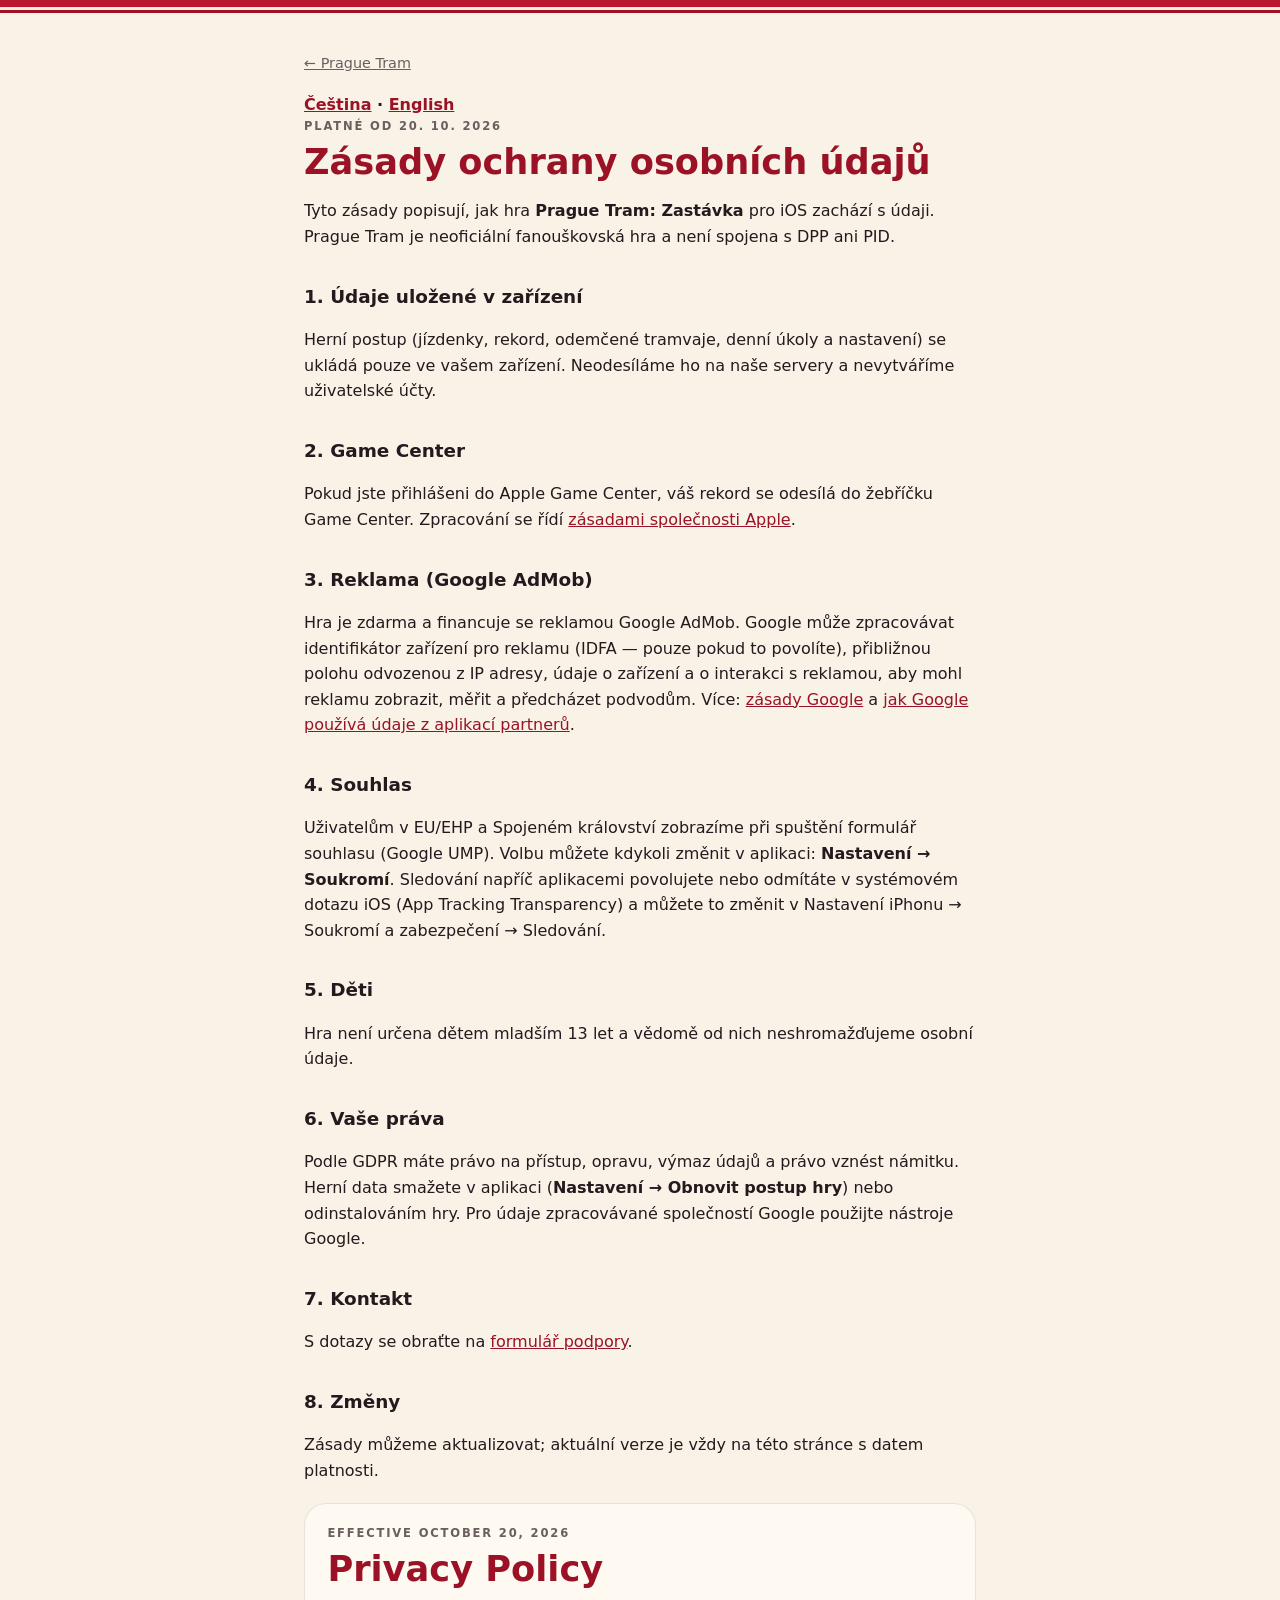
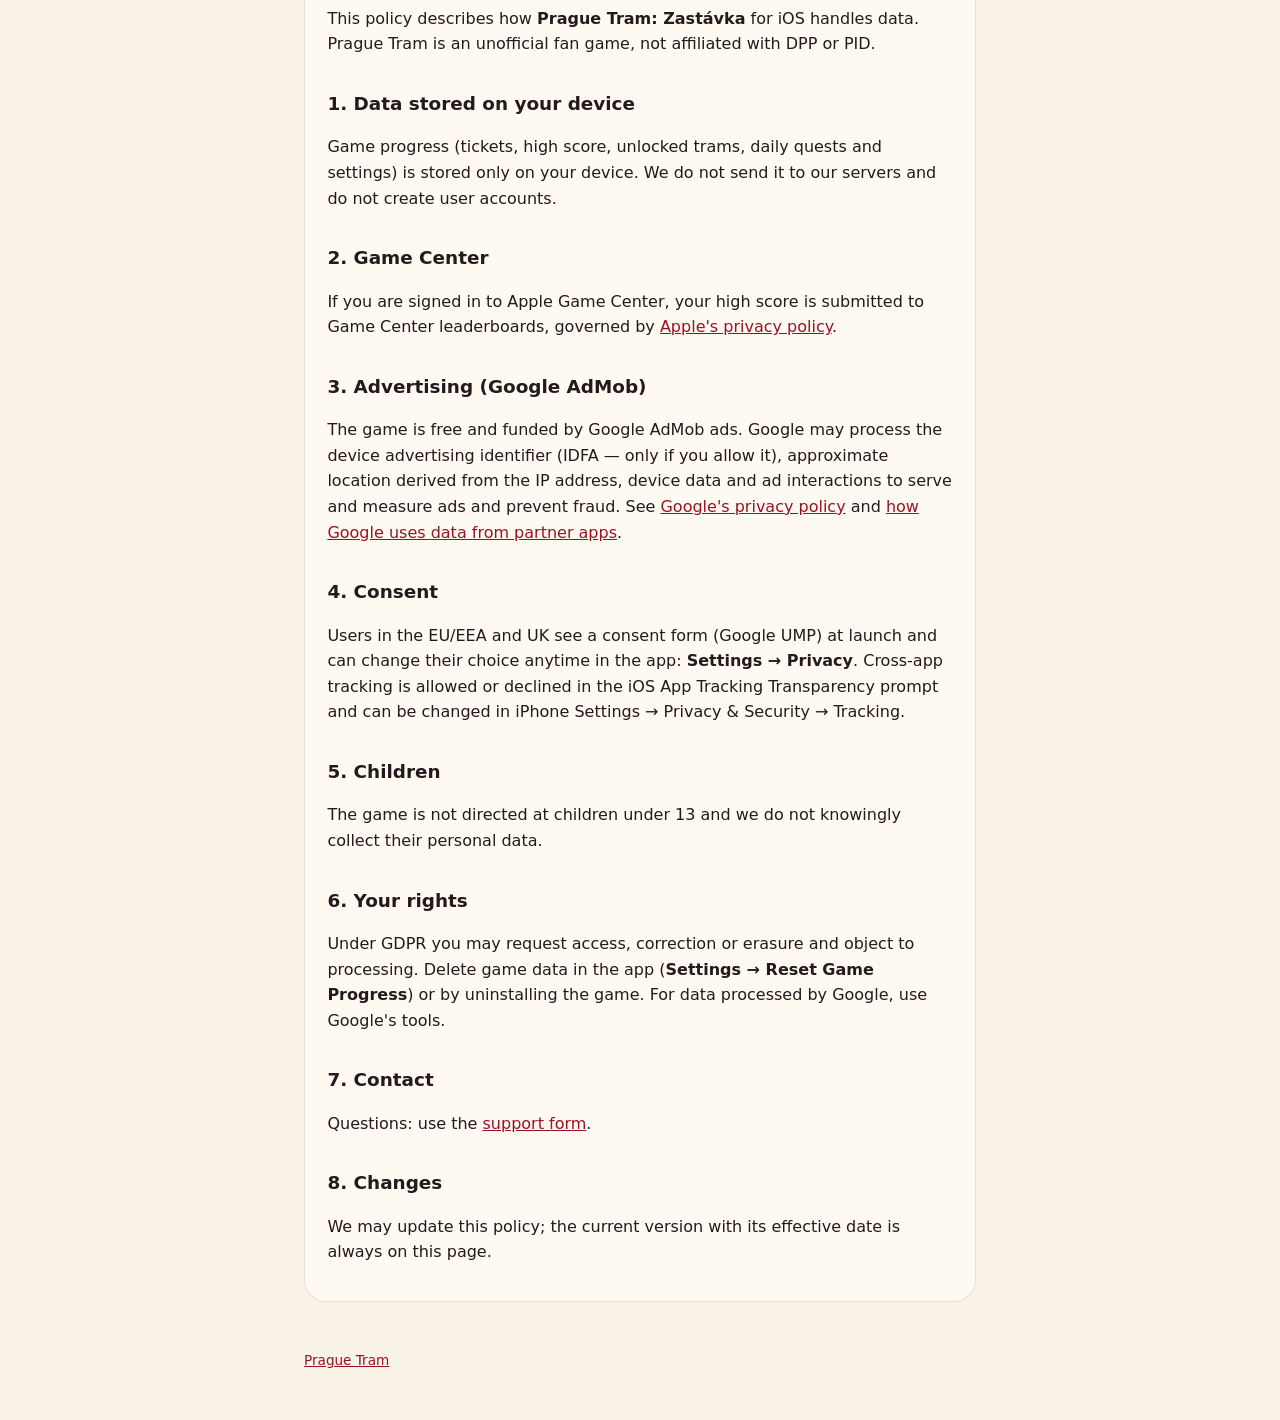
==== privacy-policy.html @ bd100985 "Prague Tram: support page, privacy policy, app-ads.txt" ====
<!doctype html>
<html lang="cs">
<head>
<meta charset="utf-8">
<meta name="viewport" content="width=device-width, initial-scale=1, viewport-fit=cover">
<title>Prague Tram — ochrana soukromí</title>
<link rel="stylesheet" href="style.css">
</head>
<body>
<div class="livery"></div>
<main class="wrap">
  <a href="./" class="muted">← Prague Tram</a>
  <nav class="lang"><a href="#cs">Čeština</a> · <a href="#en">English</a></nav>

  <section id="cs">
    <div class="overline">Platné od 20. 10. 2026</div>
    <h1>Zásady ochrany osobních údajů</h1>
    <p>Tyto zásady popisují, jak hra <b>Prague Tram: Zastávka</b> pro iOS zachází s údaji. Prague Tram je neoficiální fanouškovská hra a není spojena s DPP ani PID.</p>

    <h2>1. Údaje uložené v zařízení</h2>
    <p>Herní postup (jízdenky, rekord, odemčené tramvaje, denní úkoly a nastavení) se ukládá pouze ve vašem zařízení. Neodesíláme ho na naše servery a nevytváříme uživatelské účty.</p>

    <h2>2. Game Center</h2>
    <p>Pokud jste přihlášeni do Apple Game Center, váš rekord se odesílá do žebříčku Game Center. Zpracování se řídí <a href="https://www.apple.com/legal/privacy/">zásadami společnosti Apple</a>.</p>

    <h2>3. Reklama (Google AdMob)</h2>
    <p>Hra je zdarma a financuje se reklamou Google AdMob. Google může zpracovávat identifikátor zařízení pro reklamu (IDFA — pouze pokud to povolíte), přibližnou polohu odvozenou z IP adresy, údaje o zařízení a o interakci s reklamou, aby mohl reklamu zobrazit, měřit a předcházet podvodům. Více: <a href="https://policies.google.com/privacy">zásady Google</a> a <a href="https://policies.google.com/technologies/partner-sites">jak Google používá údaje z aplikací partnerů</a>.</p>

    <h2>4. Souhlas</h2>
    <p>Uživatelům v EU/EHP a Spojeném království zobrazíme při spuštění formulář souhlasu (Google UMP). Volbu můžete kdykoli změnit v aplikaci: <b>Nastavení → Soukromí</b>. Sledování napříč aplikacemi povolujete nebo odmítáte v systémovém dotazu iOS (App Tracking Transparency) a můžete to změnit v Nastavení iPhonu → Soukromí a zabezpečení → Sledování.</p>

    <h2>5. Děti</h2>
    <p>Hra není určena dětem mladším 13 let a vědomě od nich neshromažďujeme osobní údaje.</p>

    <h2>6. Vaše práva</h2>
    <p>Podle GDPR máte právo na přístup, opravu, výmaz údajů a právo vznést námitku. Herní data smažete v aplikaci (<b>Nastavení → Obnovit postup hry</b>) nebo odinstalováním hry. Pro údaje zpracovávané společností Google použijte nástroje Google.</p>

    <h2>7. Kontakt</h2>
    <p>S dotazy se obraťte na <a href="https://docs.google.com/forms/d/e/1FAIpQLScnin8W1DXBGTnwMUXqss45zqT_AWLb-AKzp4FHph5dOnJEew/viewform">formulář podpory</a>.</p>

    <h2>8. Změny</h2>
    <p>Zásady můžeme aktualizovat; aktuální verze je vždy na této stránce s datem platnosti.</p>
  </section>

  <section id="en" class="card">
    <div class="overline">Effective October 20, 2026</div>
    <h1>Privacy Policy</h1>
    <p>This policy describes how <b>Prague Tram: Zastávka</b> for iOS handles data. Prague Tram is an unofficial fan game, not affiliated with DPP or PID.</p>
    <h2>1. Data stored on your device</h2>
    <p>Game progress (tickets, high score, unlocked trams, daily quests and settings) is stored only on your device. We do not send it to our servers and do not create user accounts.</p>
    <h2>2. Game Center</h2>
    <p>If you are signed in to Apple Game Center, your high score is submitted to Game Center leaderboards, governed by <a href="https://www.apple.com/legal/privacy/">Apple's privacy policy</a>.</p>
    <h2>3. Advertising (Google AdMob)</h2>
    <p>The game is free and funded by Google AdMob ads. Google may process the device advertising identifier (IDFA — only if you allow it), approximate location derived from the IP address, device data and ad interactions to serve and measure ads and prevent fraud. See <a href="https://policies.google.com/privacy">Google's privacy policy</a> and <a href="https://policies.google.com/technologies/partner-sites">how Google uses data from partner apps</a>.</p>
    <h2>4. Consent</h2>
    <p>Users in the EU/EEA and UK see a consent form (Google UMP) at launch and can change their choice anytime in the app: <b>Settings → Privacy</b>. Cross-app tracking is allowed or declined in the iOS App Tracking Transparency prompt and can be changed in iPhone Settings → Privacy &amp; Security → Tracking.</p>
    <h2>5. Children</h2>
    <p>The game is not directed at children under 13 and we do not knowingly collect their personal data.</p>
    <h2>6. Your rights</h2>
    <p>Under GDPR you may request access, correction or erasure and object to processing. Delete game data in the app (<b>Settings → Reset Game Progress</b>) or by uninstalling the game. For data processed by Google, use Google's tools.</p>
    <h2>7. Contact</h2>
    <p>Questions: use the <a href="https://docs.google.com/forms/d/e/1FAIpQLScnin8W1DXBGTnwMUXqss45zqT_AWLb-AKzp4FHph5dOnJEew/viewform">support form</a>.</p>
    <h2>8. Changes</h2>
    <p>We may update this policy; the current version with its effective date is always on this page.</p>
  </section>
  <footer><a href="./">Prague Tram</a></footer>
</main>
</body>
</html>
---- style.css ----
/* Палитра «Karmín & Slonovina» — та же, что в приложении (UI/Theme/PraguePalette.swift) */
:root {
  --karmin: #9B1226; --karmin-bright: #B8192F; --slonovina: #F3EDD9; --papir: #F8F2E7;
  --ink: #241A1E; --ink-2: #6B5E5F; --mosaz: #E2A72E; --stroke: rgba(36,26,30,.10);
  --card: rgba(255,251,243,.85);
}
@media (prefers-color-scheme: dark) {
  :root { --papir: #0B1534; --ink: #F3EDD9; --ink-2: #A9B0C8; --stroke: rgba(255,255,255,.12);
          --card: rgba(20,33,74,.85); --karmin: #F0566A; }
}
* { box-sizing: border-box; }
body { margin: 0; background: var(--papir); color: var(--ink);
  font: 16px/1.6 ui-rounded, -apple-system, "SF Pro Rounded", system-ui, sans-serif; }
.wrap { max-width: 44rem; margin: 0 auto; padding: 2.5rem max(16px, env(safe-area-inset-left)) 3rem; }
.livery { height: 10px; background: var(--karmin-bright); border-bottom: 3px solid var(--slonovina); box-shadow: 0 3px 0 var(--karmin); }
h1 { font-size: 2.2rem; line-height: 1.15; margin: .4rem 0; color: var(--karmin); font-weight: 900; }
h2 { font-size: 1.15rem; margin: 2rem 0 .5rem; }
.overline { font-size: .72rem; letter-spacing: .16em; text-transform: uppercase; color: var(--ink-2); font-weight: 800; }
.plate { display: inline-block; font: 800 1rem ui-monospace, Menlo, monospace; color: var(--karmin);
  border: 2px solid var(--karmin); background: var(--slonovina); border-radius: 6px; padding: .05rem .45rem; }
.card { background: var(--card); border: 1px solid var(--stroke); border-radius: 22px; padding: 1.25rem 1.4rem; margin: 1.25rem 0; }
.links { display: grid; gap: .75rem; grid-template-columns: repeat(auto-fit, minmax(14rem, 1fr)); margin-top: 1.5rem; }
.btn { display: block; text-decoration: none; text-align: center; font-weight: 900; padding: .9rem 1rem; border-radius: 18px; }
.btn-primary { background: linear-gradient(var(--karmin-bright), #9B1226); color: var(--slonovina); }
.btn-secondary { background: var(--card); color: var(--ink); border: 1px solid var(--stroke); }
.btn:focus-visible { outline: 3px solid var(--mosaz); outline-offset: 2px; }
a { color: var(--karmin); }
.muted { color: var(--ink-2); font-size: .9rem; }
nav.lang { margin: 1rem 0 0; font-weight: 700; }
footer { margin-top: 3rem; color: var(--ink-2); font-size: .85rem; }
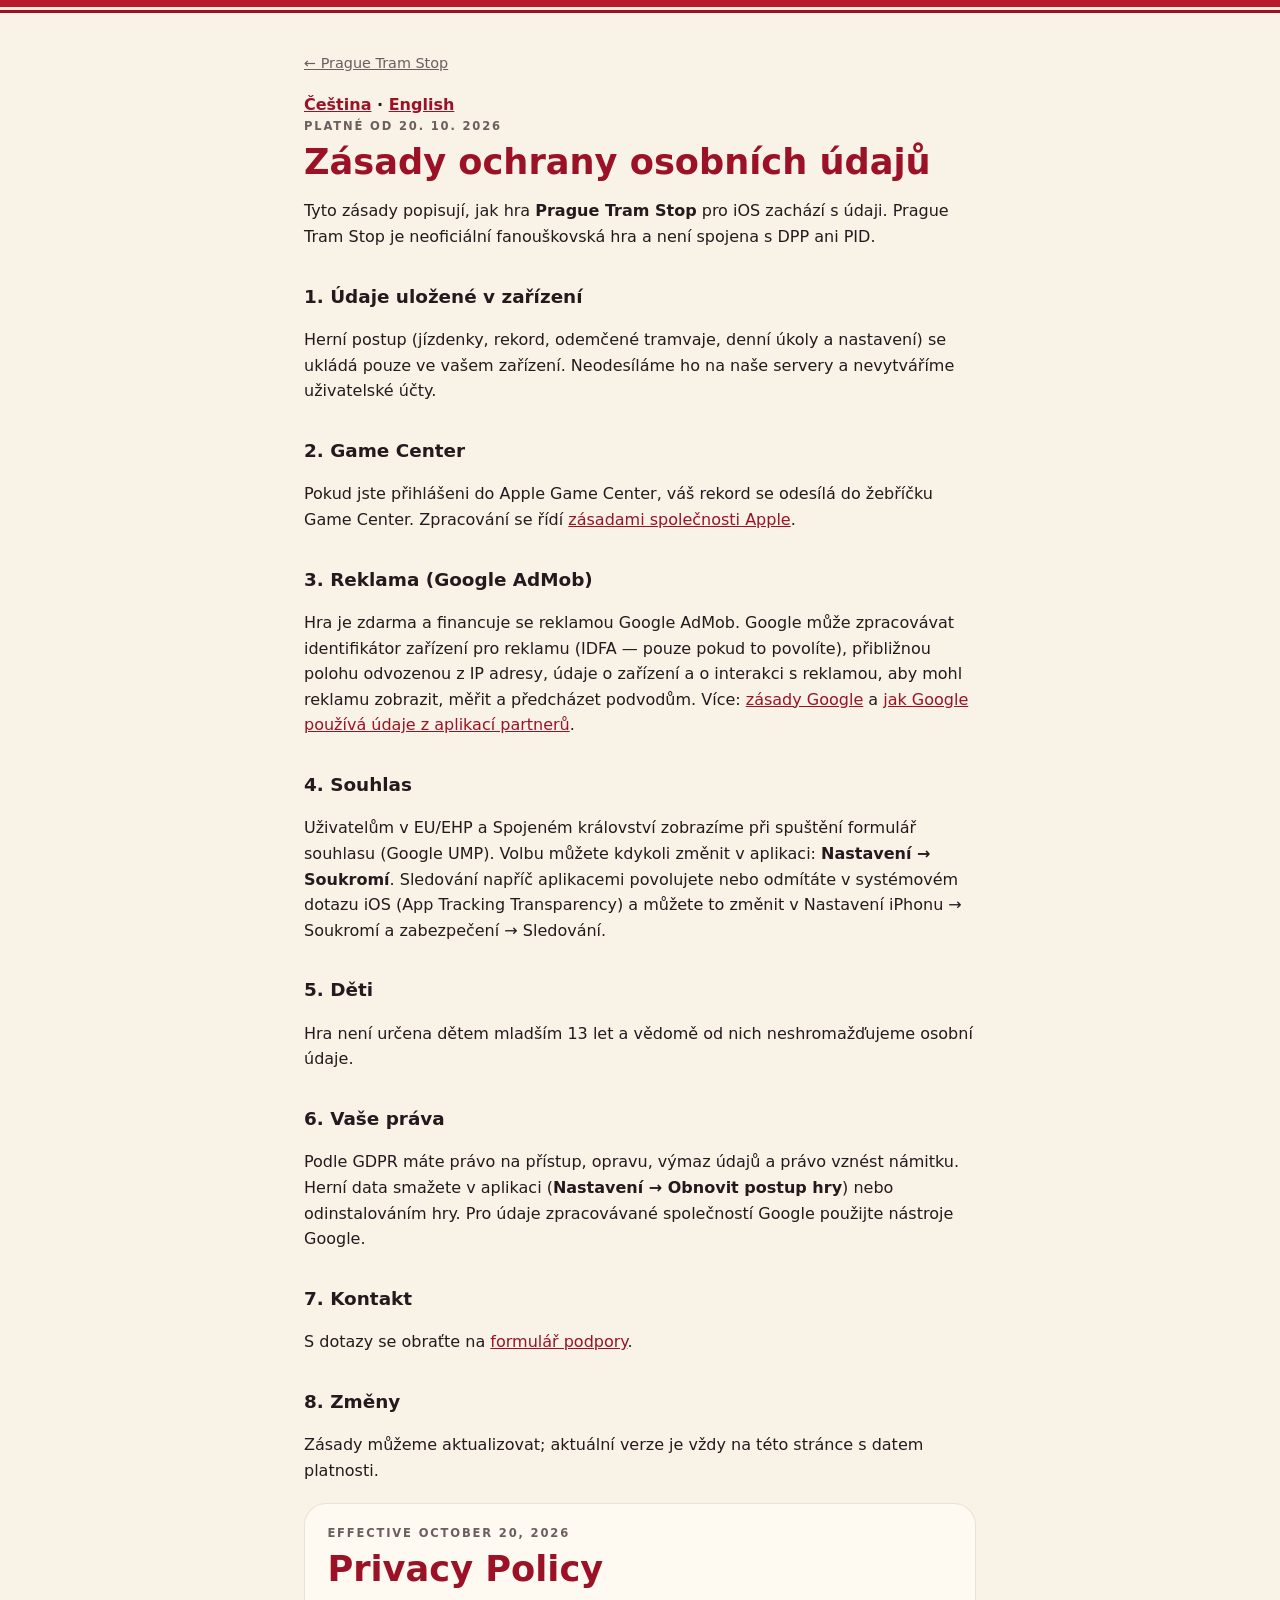
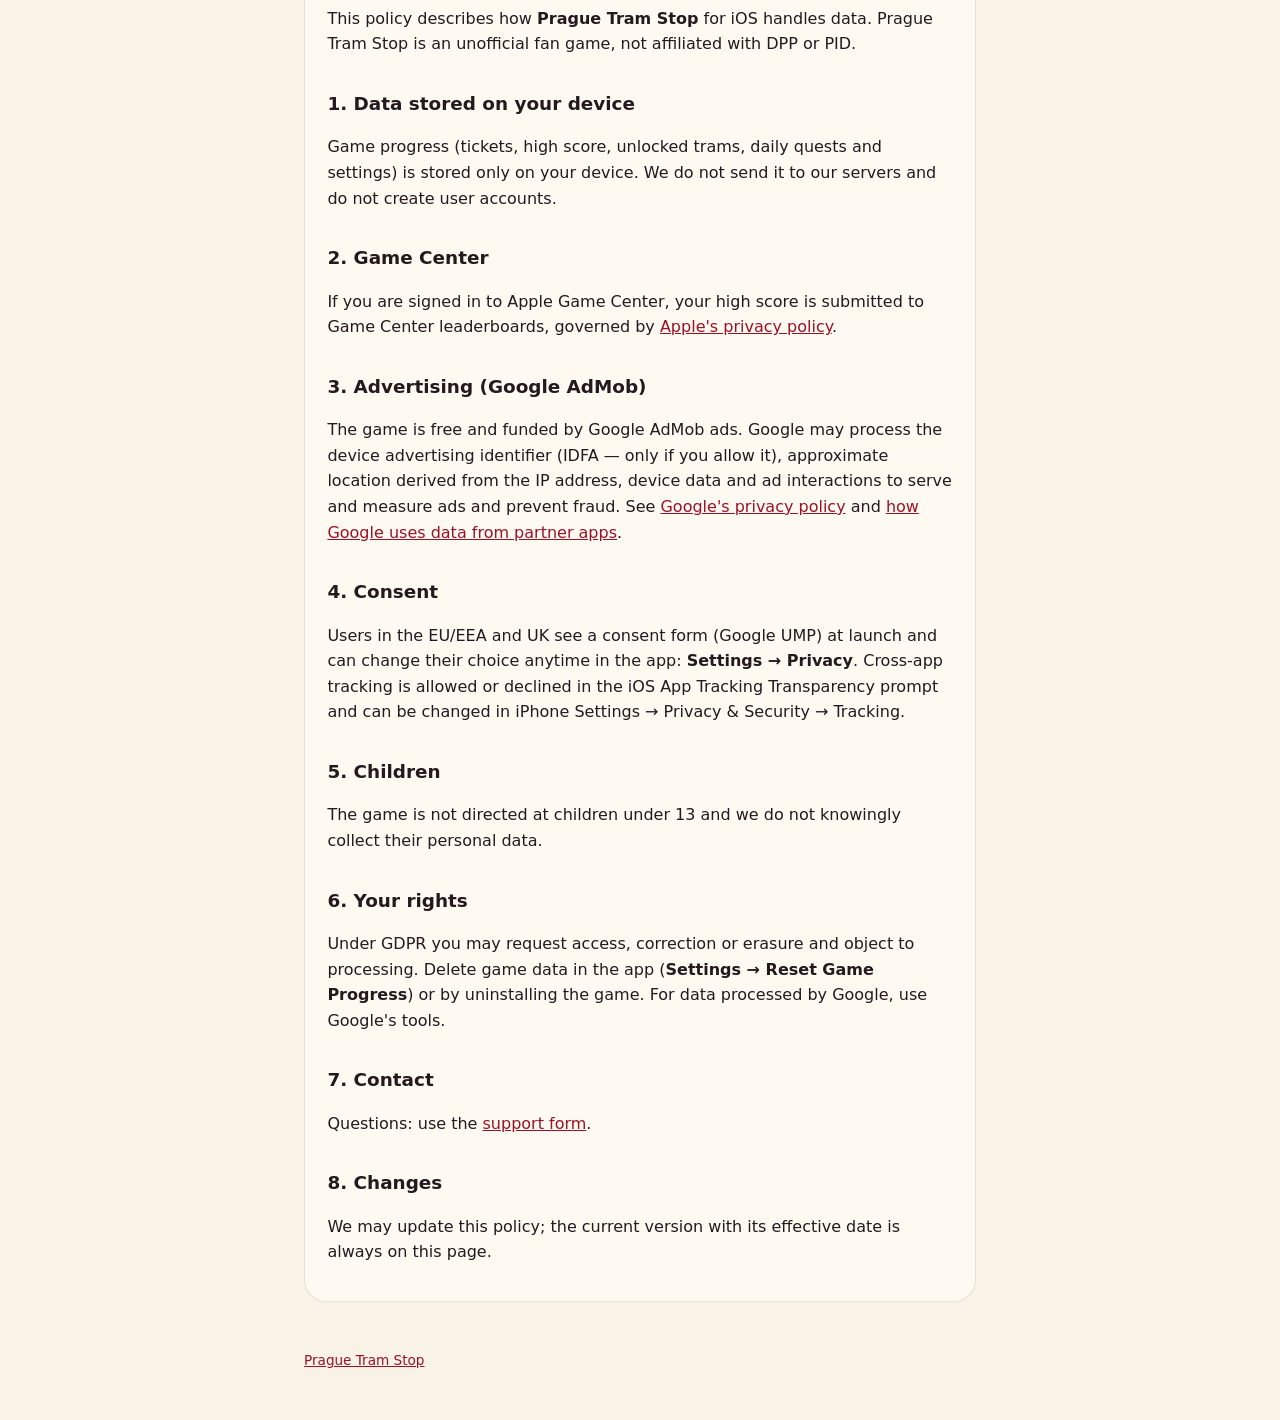
==== commit 5be4ab2c: "Rename to Prague Tram Stop" ====
--- a/privacy-policy.html
+++ b/privacy-policy.html
@@ -3,19 +3,19 @@
 <head>
 <meta charset="utf-8">
 <meta name="viewport" content="width=device-width, initial-scale=1, viewport-fit=cover">
-<title>Prague Tram — ochrana soukromí</title>
+<title>Prague Tram Stop — ochrana soukromí</title>
 <link rel="stylesheet" href="style.css">
 </head>
 <body>
 <div class="livery"></div>
 <main class="wrap">
-  <a href="./" class="muted">← Prague Tram</a>
+  <a href="./" class="muted">← Prague Tram Stop</a>
   <nav class="lang"><a href="#cs">Čeština</a> · <a href="#en">English</a></nav>
 
   <section id="cs">
     <div class="overline">Platné od 20. 10. 2026</div>
     <h1>Zásady ochrany osobních údajů</h1>
-    <p>Tyto zásady popisují, jak hra <b>Prague Tram: Zastávka</b> pro iOS zachází s údaji. Prague Tram je neoficiální fanouškovská hra a není spojena s DPP ani PID.</p>
+    <p>Tyto zásady popisují, jak hra <b>Prague Tram Stop</b> pro iOS zachází s údaji. Prague Tram Stop je neoficiální fanouškovská hra a není spojena s DPP ani PID.</p>
 
     <h2>1. Údaje uložené v zařízení</h2>
     <p>Herní postup (jízdenky, rekord, odemčené tramvaje, denní úkoly a nastavení) se ukládá pouze ve vašem zařízení. Neodesíláme ho na naše servery a nevytváříme uživatelské účty.</p>
@@ -45,7 +45,7 @@
   <section id="en" class="card">
     <div class="overline">Effective October 20, 2026</div>
     <h1>Privacy Policy</h1>
-    <p>This policy describes how <b>Prague Tram: Zastávka</b> for iOS handles data. Prague Tram is an unofficial fan game, not affiliated with DPP or PID.</p>
+    <p>This policy describes how <b>Prague Tram Stop</b> for iOS handles data. Prague Tram Stop is an unofficial fan game, not affiliated with DPP or PID.</p>
     <h2>1. Data stored on your device</h2>
     <p>Game progress (tickets, high score, unlocked trams, daily quests and settings) is stored only on your device. We do not send it to our servers and do not create user accounts.</p>
     <h2>2. Game Center</h2>
@@ -63,7 +63,7 @@
     <h2>8. Changes</h2>
     <p>We may update this policy; the current version with its effective date is always on this page.</p>
   </section>
-  <footer><a href="./">Prague Tram</a></footer>
+  <footer><a href="./">Prague Tram Stop</a></footer>
 </main>
 </body>
 </html>
